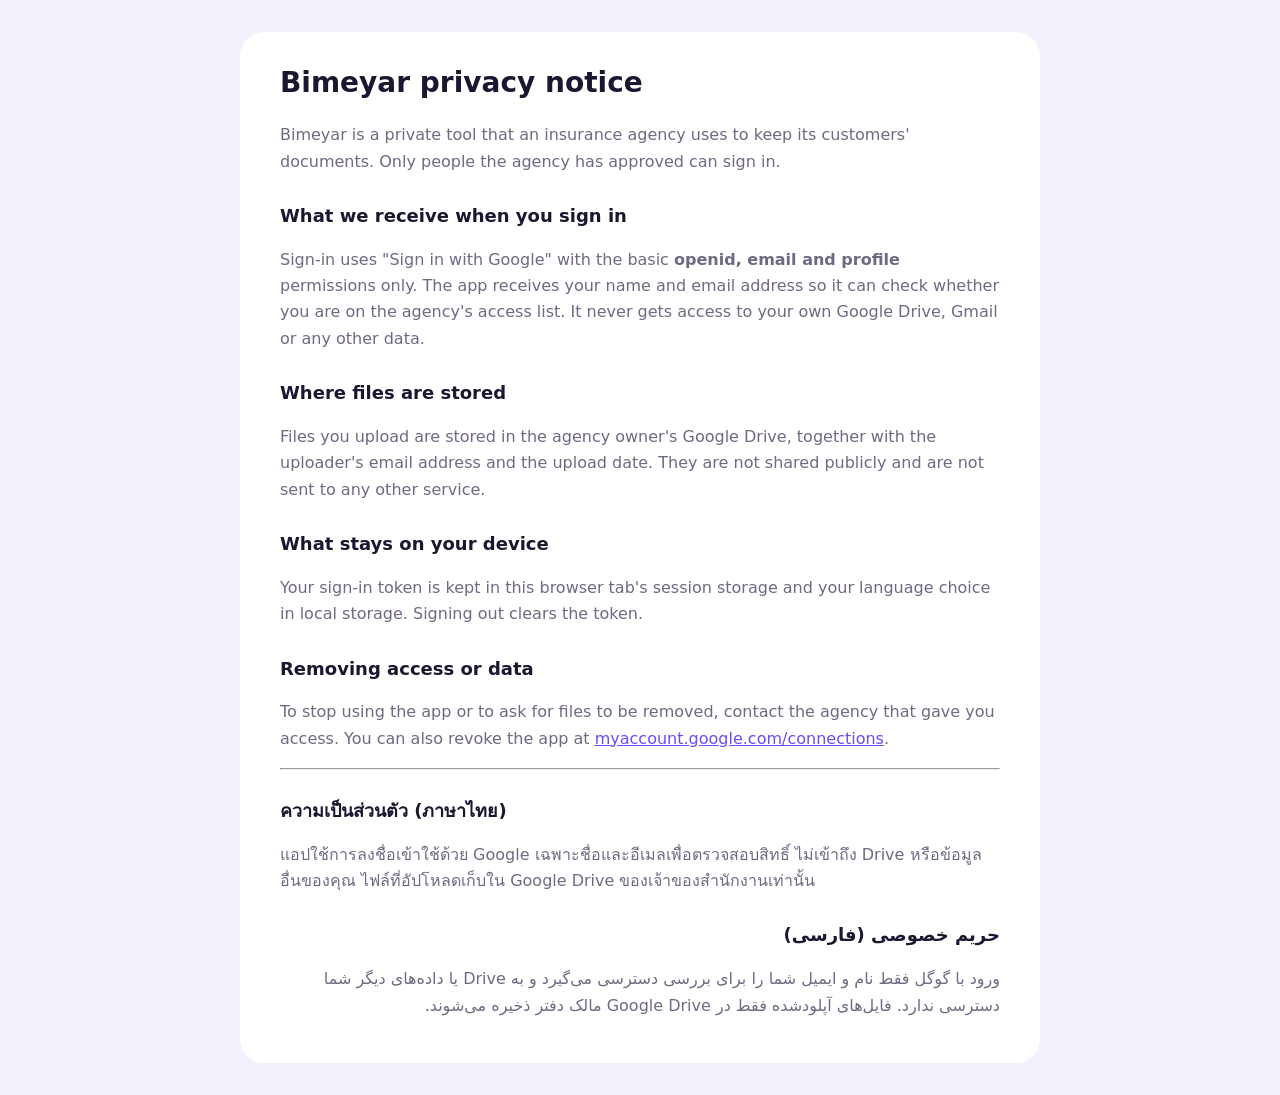
==== privacy.html @ a3e70f79 "Store files in the owner's Drive through an Apps Script backend - Apps Script web app (execute as ow" ====
<!doctype html>
<html lang="en">
<head>
<meta charset="utf-8">
<meta name="viewport" content="width=device-width, initial-scale=1">
<title>Bimeyar privacy</title>
<style>
  :root { --ink: #1a1730; --muted: #6d6a82; --bg: #f2f0fb; --card: #fff; --accent: #6a4df5; }
  @media (prefers-color-scheme: dark) { :root { --ink: #ecebf5; --muted: #a8a5bd; --bg: #16141f; --card: #201d2c; --accent: #a594ff; } }
  body { margin: 0; background: var(--bg); color: var(--ink); font: 16px/1.65 Inter, "Noto Sans Thai", Vazirmatn, system-ui, sans-serif; padding: 32px 16px; }
  main { max-width: 720px; margin: 0 auto; background: var(--card); border-radius: 24px; padding: 28px clamp(18px, 4vw, 40px); }
  h1 { font-size: 28px; margin: 0 0 4px; } h2 { font-size: 18px; margin: 26px 0 6px; }
  p, li { color: var(--muted); } a { color: var(--accent); }
  [dir=rtl] { text-align: right; }
</style>
</head>
<body>
<main>
  <h1>Bimeyar privacy notice</h1>
  <p>Bimeyar is a private tool that an insurance agency uses to keep its customers' documents. Only people the agency has approved can sign in.</p>

  <h2>What we receive when you sign in</h2>
  <p>Sign-in uses "Sign in with Google" with the basic <b>openid, email and profile</b> permissions only. The app receives your name and email address so it can check whether you are on the agency's access list. It never gets access to your own Google Drive, Gmail or any other data.</p>

  <h2>Where files are stored</h2>
  <p>Files you upload are stored in the agency owner's Google Drive, together with the uploader's email address and the upload date. They are not shared publicly and are not sent to any other service.</p>

  <h2>What stays on your device</h2>
  <p>Your sign-in token is kept in this browser tab's session storage and your language choice in local storage. Signing out clears the token.</p>

  <h2>Removing access or data</h2>
  <p>To stop using the app or to ask for files to be removed, contact the agency that gave you access. You can also revoke the app at <a href="https://myaccount.google.com/connections">myaccount.google.com/connections</a>.</p>

  <hr>
  <div lang="th"><h2>ความเป็นส่วนตัว (ภาษาไทย)</h2><p>แอปใช้การลงชื่อเข้าใช้ด้วย Google เฉพาะชื่อและอีเมลเพื่อตรวจสอบสิทธิ์ ไม่เข้าถึง Drive หรือข้อมูลอื่นของคุณ ไฟล์ที่อัปโหลดเก็บใน Google Drive ของเจ้าของสำนักงานเท่านั้น</p></div>
  <div lang="fa" dir="rtl"><h2>حریم خصوصی (فارسی)</h2><p>ورود با گوگل فقط نام و ایمیل شما را برای بررسی دسترسی می‌گیرد و به Drive یا داده‌های دیگر شما دسترسی ندارد. فایل‌های آپلودشده فقط در Google Drive مالک دفتر ذخیره می‌شوند.</p></div>
</main>
</body>
</html>
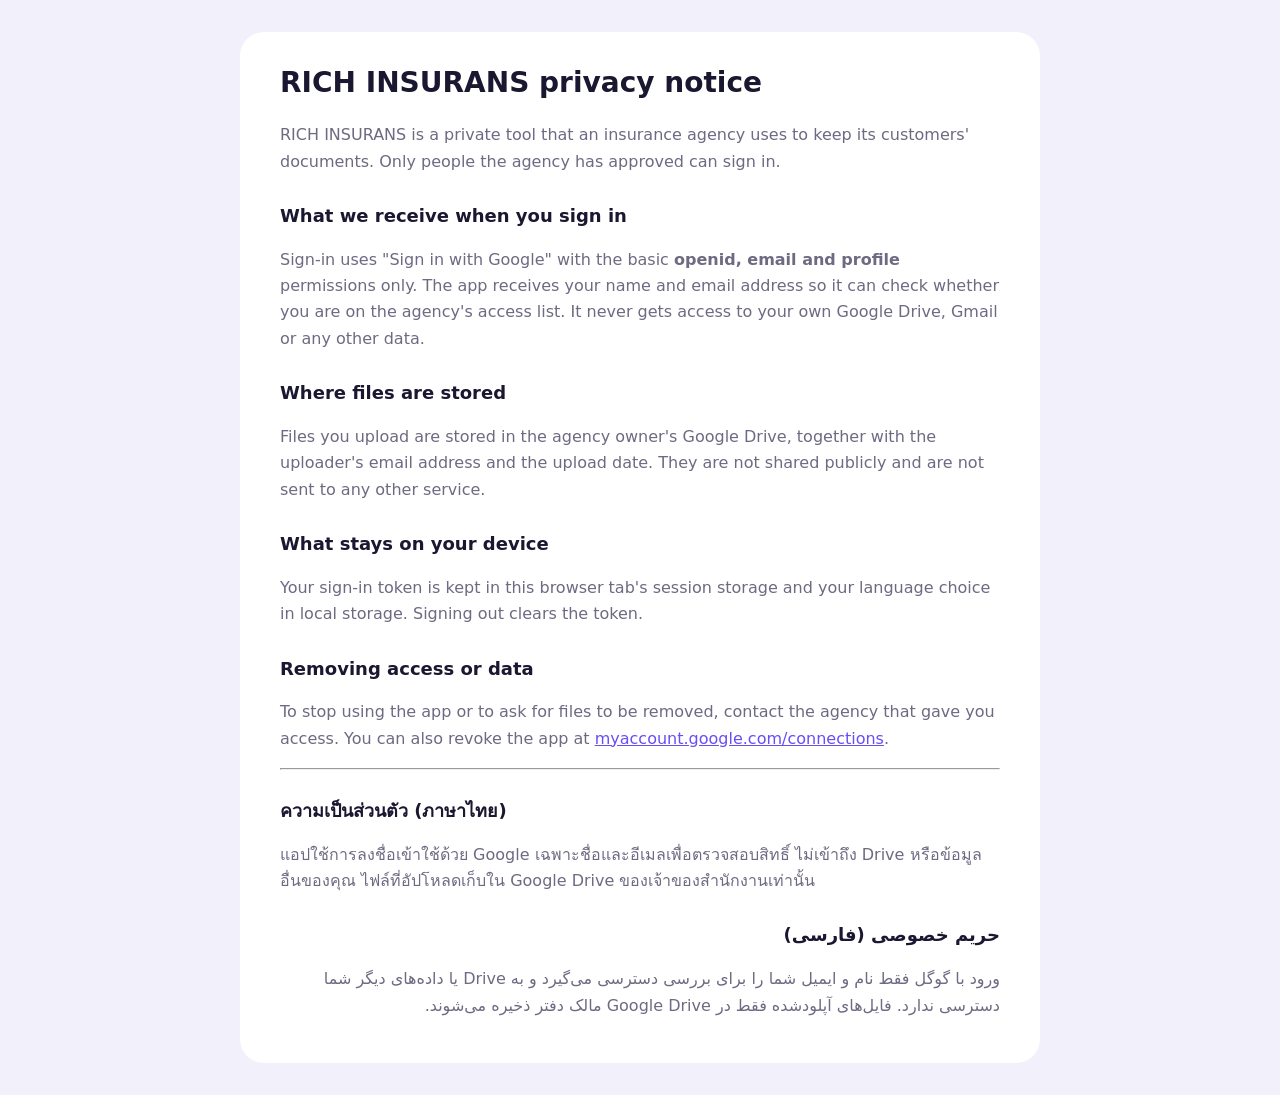
==== commit 7b9a5e08: "v4.6.0: rebrand to RICH INSURANS (name, logo, favicon, PWA icons, tagline); SW cache bimeyar-v4.6.0 " ====
--- a/privacy.html
+++ b/privacy.html
@@ -3,7 +3,7 @@
 <head>
 <meta charset="utf-8">
 <meta name="viewport" content="width=device-width, initial-scale=1">
-<title>Bimeyar privacy</title>
+<title>RICH INSURANS privacy</title>
 <style>
   :root { --ink: #1a1730; --muted: #6d6a82; --bg: #f2f0fb; --card: #fff; --accent: #6a4df5; }
   @media (prefers-color-scheme: dark) { :root { --ink: #ecebf5; --muted: #a8a5bd; --bg: #16141f; --card: #201d2c; --accent: #a594ff; } }
@@ -16,8 +16,8 @@
 </head>
 <body>
 <main>
-  <h1>Bimeyar privacy notice</h1>
-  <p>Bimeyar is a private tool that an insurance agency uses to keep its customers' documents. Only people the agency has approved can sign in.</p>
+  <h1>RICH INSURANS privacy notice</h1>
+  <p>RICH INSURANS is a private tool that an insurance agency uses to keep its customers' documents. Only people the agency has approved can sign in.</p>
 
   <h2>What we receive when you sign in</h2>
   <p>Sign-in uses "Sign in with Google" with the basic <b>openid, email and profile</b> permissions only. The app receives your name and email address so it can check whether you are on the agency's access list. It never gets access to your own Google Drive, Gmail or any other data.</p>
